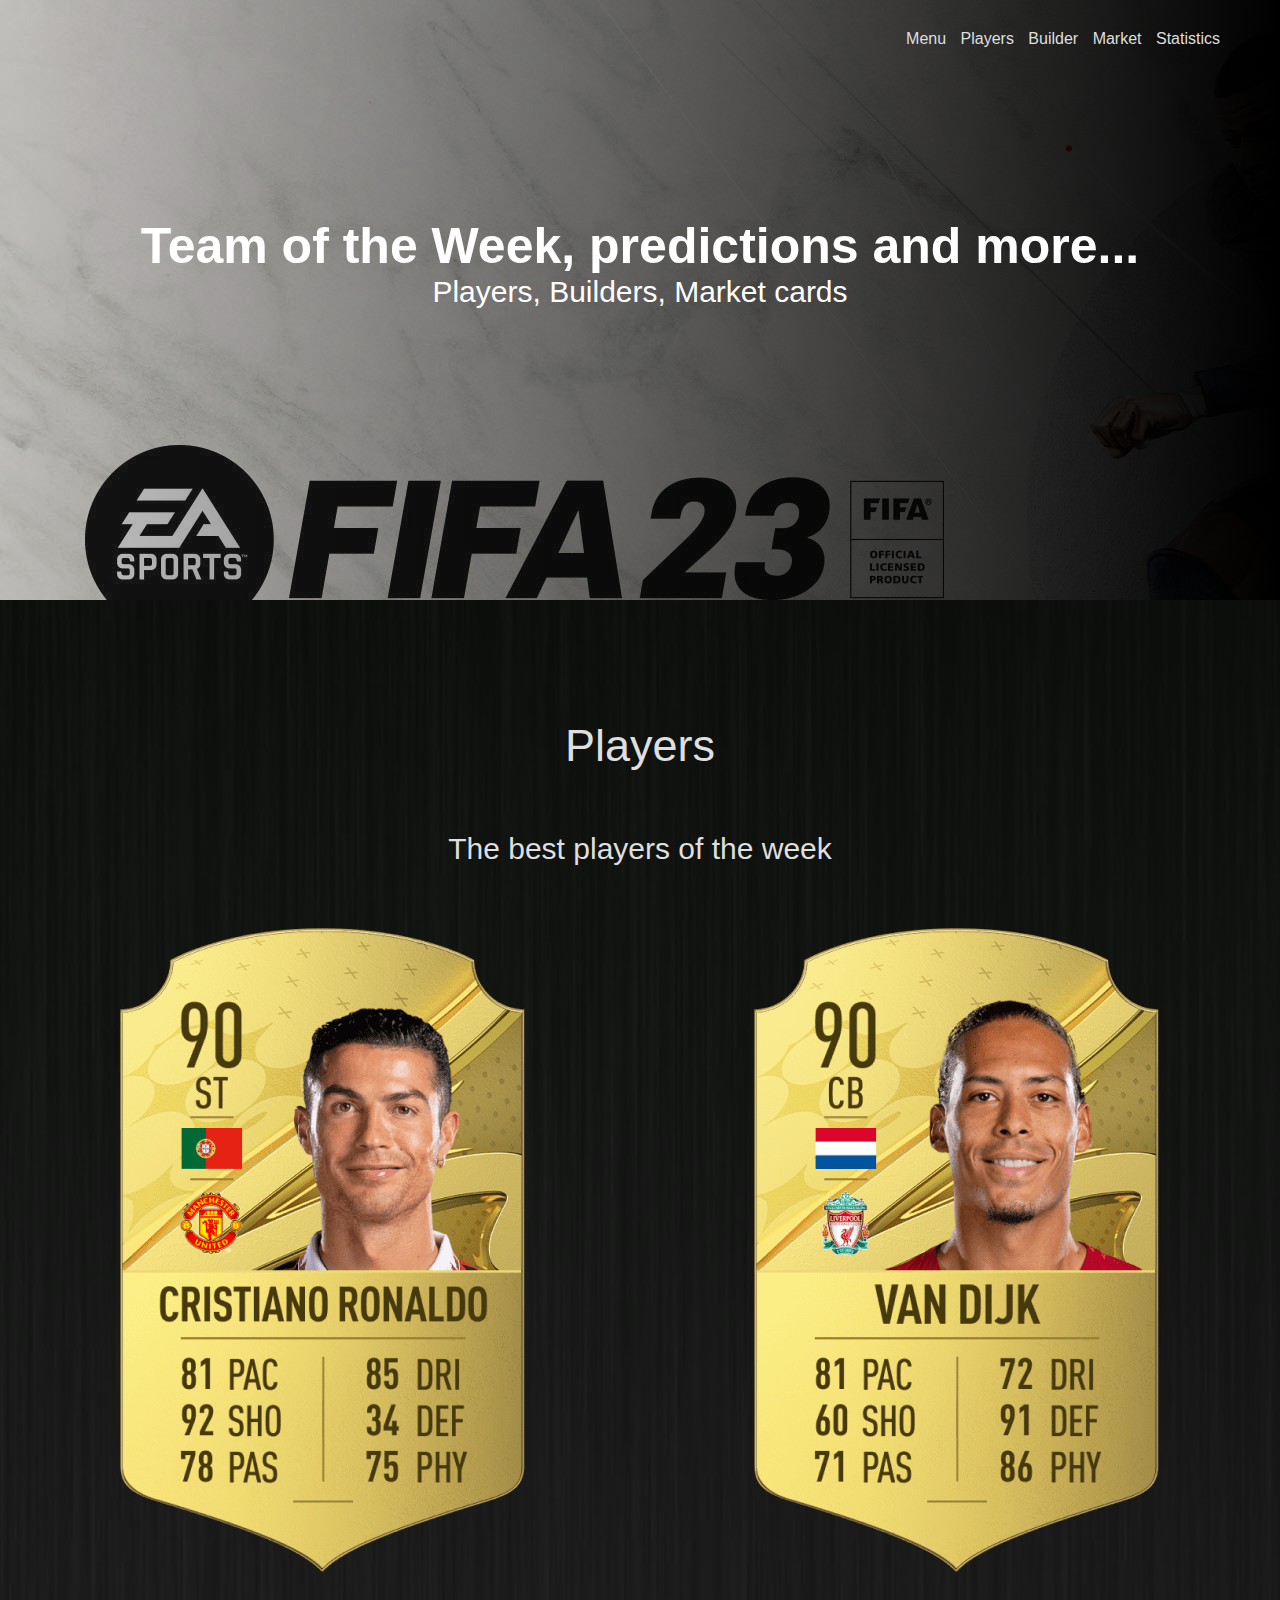
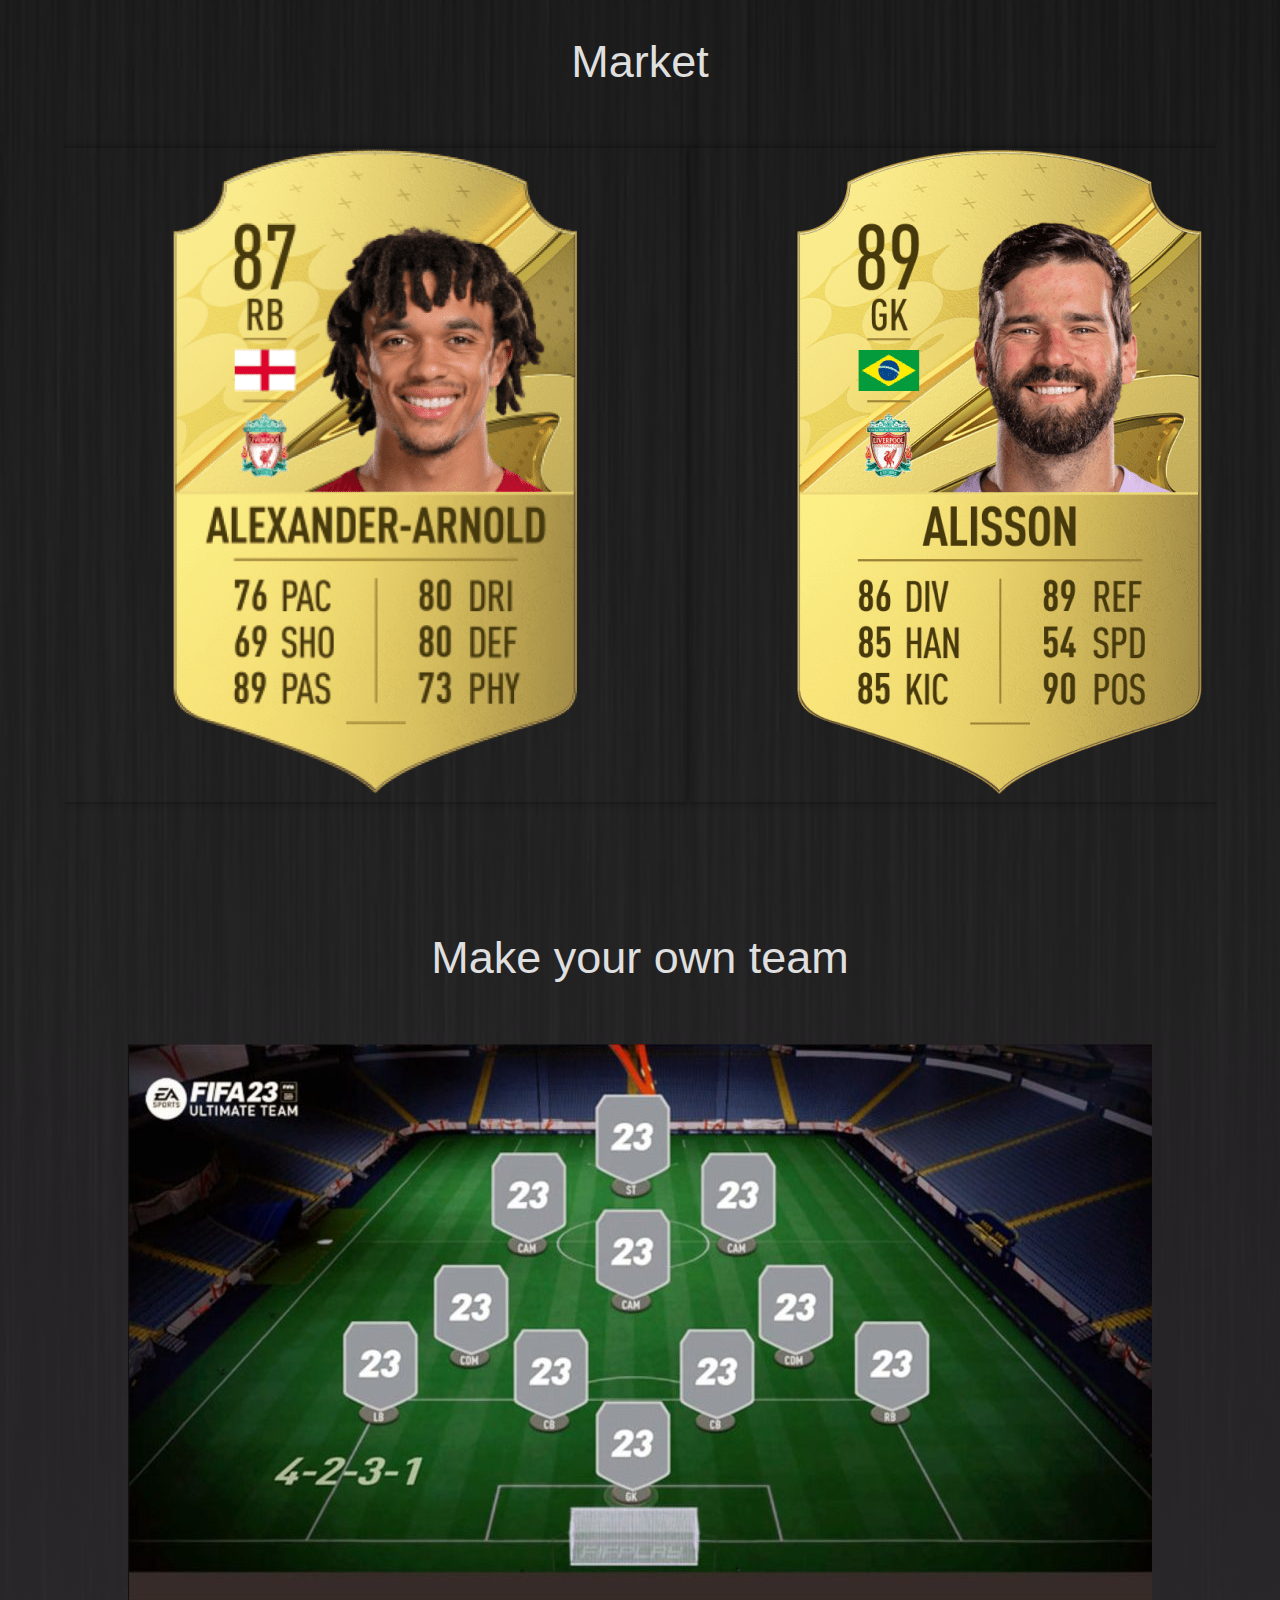
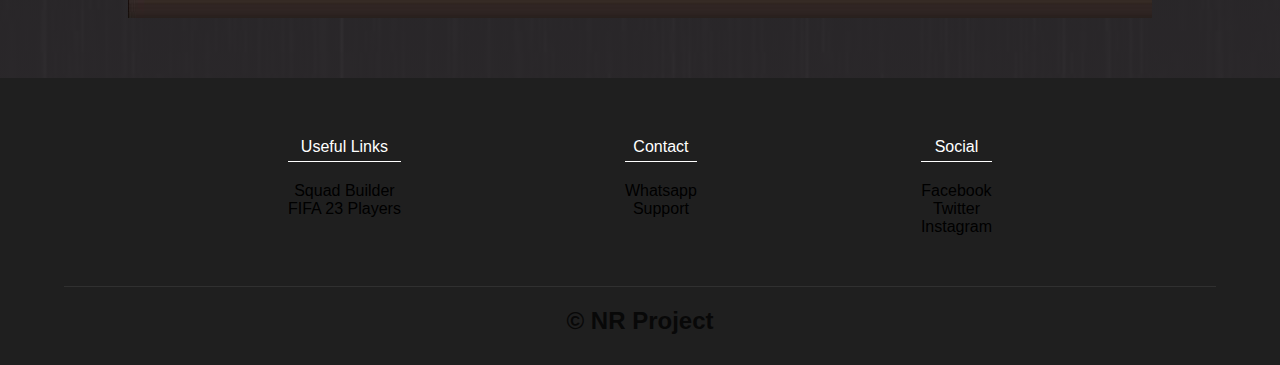
==== PreEntrega1+RighiNicolas/index.html @ 9ea8b6da "Primera entrega Coder" ====
<!DOCTYPE html>
<html lang="en">
<head>
    <meta charset="UTF-8">
    <meta http-equiv="X-UA-Compatible" content="IE=edge">
    <meta name="viewport" content="width=device-width, initial-scale=1.0">
    <title>FIFA 23</title>
    <link rel="shortcut icon" href="./Imagenes/Icono.PNG" type="image/x-icon">
    <link rel="stylesheet" href="./CSS/style.css">
</head>
<body>
    <header>
        <nav>
            <a href="">Menu</a>
            <a href="Paginas/players.html">Players</a>
            <a href="Paginas/builder.html">Builder</a>
            <a href="Paginas/market.html">Market</a>
            <a href="Paginas/statistics.html">Statistics</a>
        </nav>
        <section class="textos-header">
            <h1>Team of the Week, predictions and more...</h1>
            <h2>Players, Builders, Market cards</h2>
        </section>
    </header>
    <main>
        <section class="contenedor players"></section>
        <h2 class="titulo">Players</h2>
            <h3>The best players of the week</h3>
        <div class="contenedor-players">
            <img src="./Imagenes/ronaldo.png" alt="">
            <img src="./Imagenes/vandijk.png" alt="">
        </div>
        <section class="Market">
            <div class="contenedor">
                <h2 class="titulo">Market</h2>
                <div class="galeria-market">
                    <div class="imagen-market">
                    <img src="./Imagenes/alexander-arnold-carta-oro-fifa-23-1.png" alt="">
                    </div>
                    <div class="imagen-market">
                        <img src="./Imagenes/alisson-carta-oro-fifa-23.png" alt="">
                    </div>
                    <div class="imagen-market">
                        <img src="./Imagenes/casemiro-carta-oro-fifa-23.png" alt="">
                    </div>
                    <div class="imagen-market">
                        <img src="./Imagenes/de-bruyne-oro-fifa-23.png" alt="">
                    </div>
                    <div class="imagen-market">
                        <img src="./Imagenes/de-gea-carta-oro-fifa-23.png" alt="">
                    </div>
                    <div class="imagen-market">
                        <img src="./Imagenes/joao-cancelo.png" alt="">
                    </div>
                    <div class="imagen-market">
                        <img src="./Imagenes/kane-carta-oro-fifa-23.png" alt="">
                    </div>
                    <div class="imagen-market">
                        <img src="./Imagenes/kante-carta-oro-fifa-23.png" alt="">
                    </div>
                </div>
            </div>
        </section>
        <section>
            <div class="builder contenedor">
                <h2 class="titulo">Make your own team</h2>
                <div class="cards">
                    <div class="card">
                        <img src="./Imagenes/fifa23-formacion-1024x574.jpg" alt="">
                    </div>
                </div>
            </div>
        </section>
    </main>
    <footer>
        <div class="contenedor-footer">
            <div class="content-foot">
                <h4>Useful Links</h4>
                    <p>Squad Builder</p>
                    <p>FIFA 23 Players</p>
            </div>
            <div class="content-foot">
                <h4>Contact</h4>
                    <p>Whatsapp</p>
                    <p>Support</p>
            </div>
            <div class="content-foot">
                <h4>Social</h4>
                    <p>Facebook</p>
                    <p>Twitter</p>
                    <p>Instagram</p>
            </div>
        </div>
        <h2 class="titulo-final">&copy; NR Project</h2>
    </footer>
</body>
</html>
---- PreEntrega1+RighiNicolas/CSS/style.css ----
*{
    margin: 0;
    padding: 0;
    box-sizing: border-box;
}

body{
    font-family: sans-serif;
    background-image: linear-gradient(rgba(5, 10, 5, 0.80), rgba(56, 52, 56, 0.8)), url(../Imagenes/fondo6.jpg);
    background-size: cover;
    background-position: center;
    background-repeat: no-repeat;
    background-attachment: scroll;
}

.contenedor{
    padding: 60px 0;
    width: 90%;
    margin: auto;
    overflow: hidden;
}

.titulo{
    color: rgb(223, 223, 223) ;
    font-size: 45px;
    font-weight: 300;
    text-align: center;
    margin-bottom: 60px;
}

h3{
    color: rgb(223, 223, 223) ;
    font-size: 30px;
    font-weight: 300;
    text-align: center;
    margin-bottom: 60px;
}

header{
    width: 100%;
    height: 600px;
    background: #000000;
    background: -webkit-linear-gradient(to right, hsla(0, 0%, 26%, 0.274), hsl(0, 0%, 0%)), url(../Imagenes/fifa23.jpg);
    background: linear-gradient(to right, hsla(0, 0%, 26%, 0.274), hsl(0, 0%, 0%)), url(../Imagenes/fifa23.jpg);
    background-attachment: fixed;
}

nav{
    text-align: right;
    padding: 30px 50px 0 0;
}
nav a {
    color: rgb(223, 223, 223);
    font-weight: 300;
    text-decoration: none;
    margin-right: 10px;
}
nav a:hover{
    text-decoration: underline;
}

header .textos-header{
    display: flex;
    height: 430px;
    width: 100%;
    align-items: center;
    justify-content: center ;
    flex-direction: column;
}

.textos-header h1{
    font-size: 50px;
    color: white;
}

.textos-header h2{
    font-size: 30px;
    font-weight: 300;
    color: white;
}
.contenedor-players{
    display: flex;
    justify-content:space-evenly;
}

.players .contenido-textos{
    width: 48%;
}

.contenido-textos h3{
    padding: 0px 0px 15px 15px;
    margin-bottom: 15px;
    font-weight: 300;
    color: white;
}

.contenido-textos p{
    padding: 0px 60px 30px 15px;
    font-weight: 300;
    text-align: justify;
    color: white;
}

.galeria-market{
    display: flex;
    justify-content: space-evenly;
}

.imagen-market{
    width: 100%;
    margin-bottom: 10px;
    position: relative;
    cursor: pointer;
    box-shadow: 0 0 6px 0 rgba(0, 0, 0, .5);
}

.imagen-port img {
width: 100%;
height: 100%;
object-fit: cover;
display: block;    
}

.card img{
    display: flex;
    margin: auto;
}

footer{
    background: #1f1f1f;
    padding: 60px 0 30px 0;
    margin: auto;
    overflow: hidden;
}

.contenedor-footer{
    display: flex;
    width: 90%;
    justify-content: space-evenly;
    margin: auto;
    padding-bottom: 50px;
    border-bottom: 1px solid rgb(48, 48, 48);
}

.content-foot{
    text-align: center;
}
.content-foot h4{
    color: white;
    font-weight: 300;
    border-bottom: 1px solid white;
    padding-bottom: 5px;
    margin-bottom: 20px;
}

.titulo-final{
    text-align: center;
    font-size: 24px;
    margin: 20px 0 0 0;
    color: #080808;
}
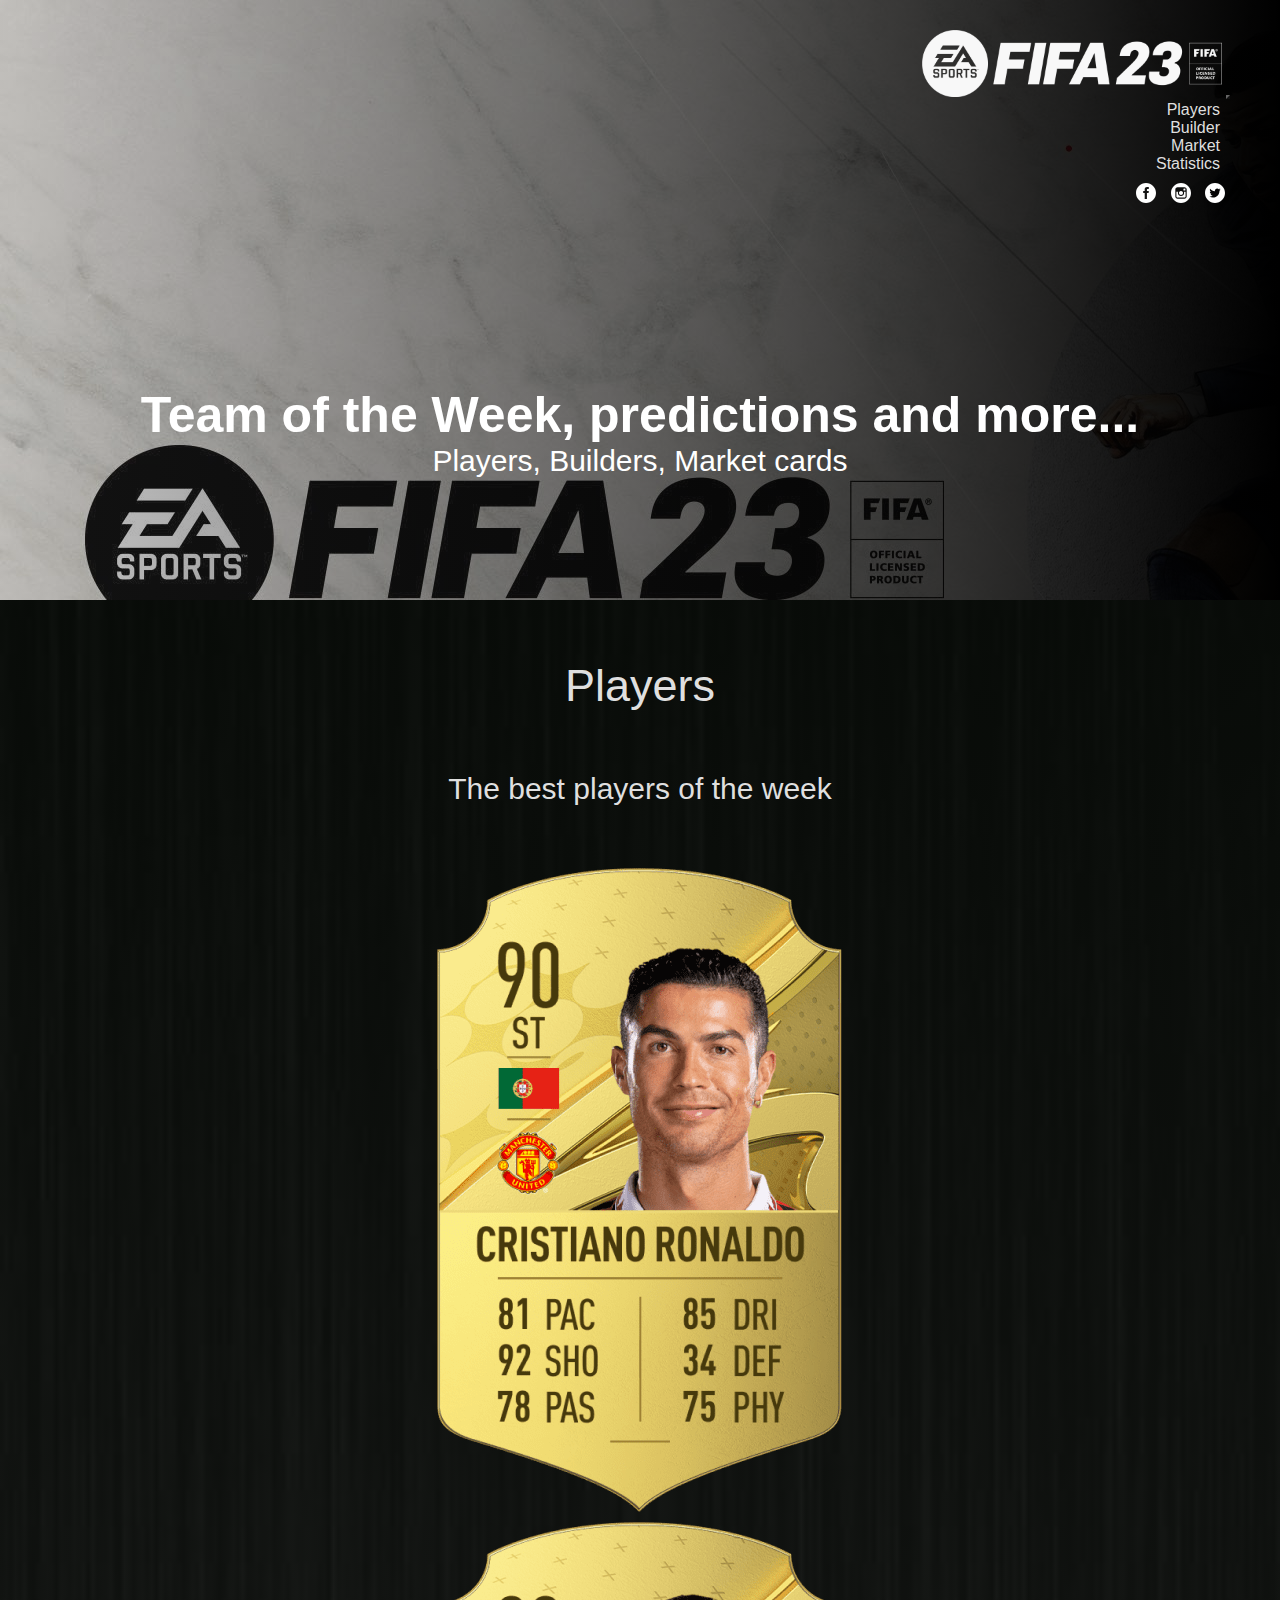
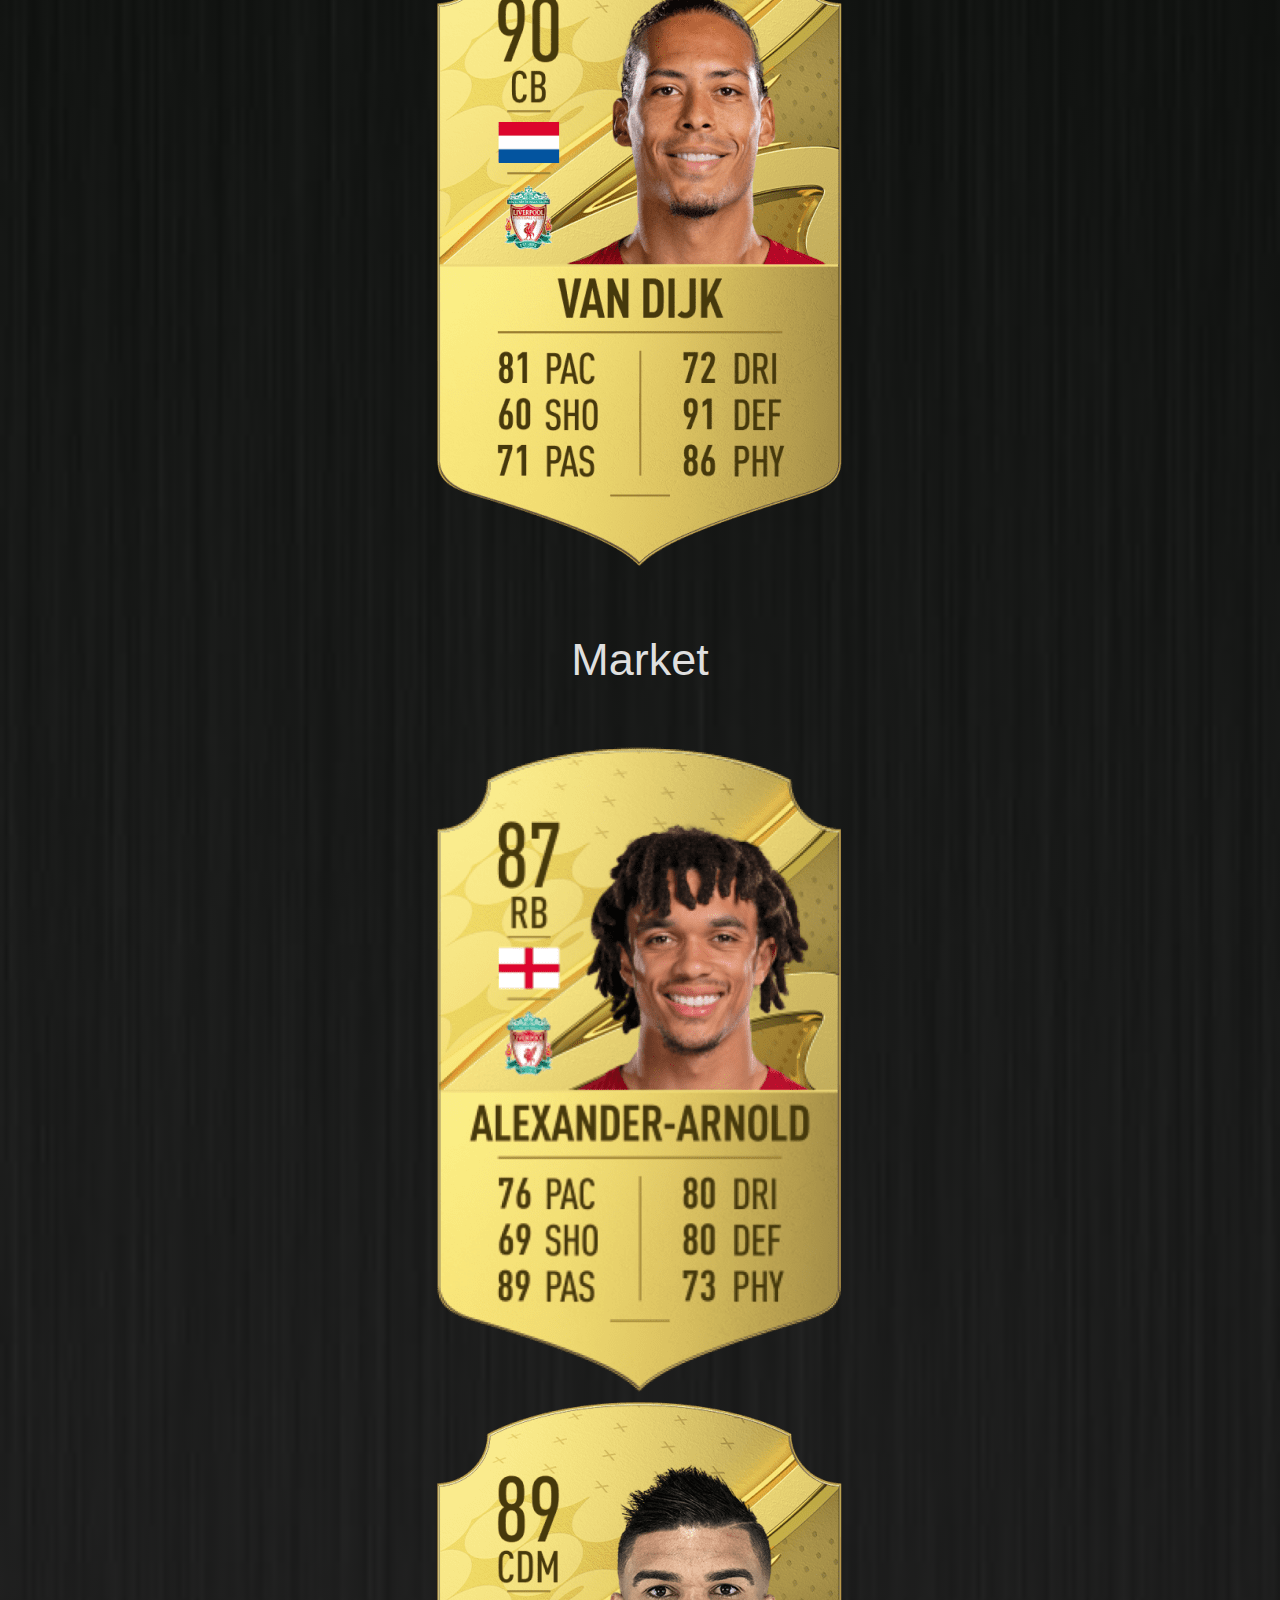
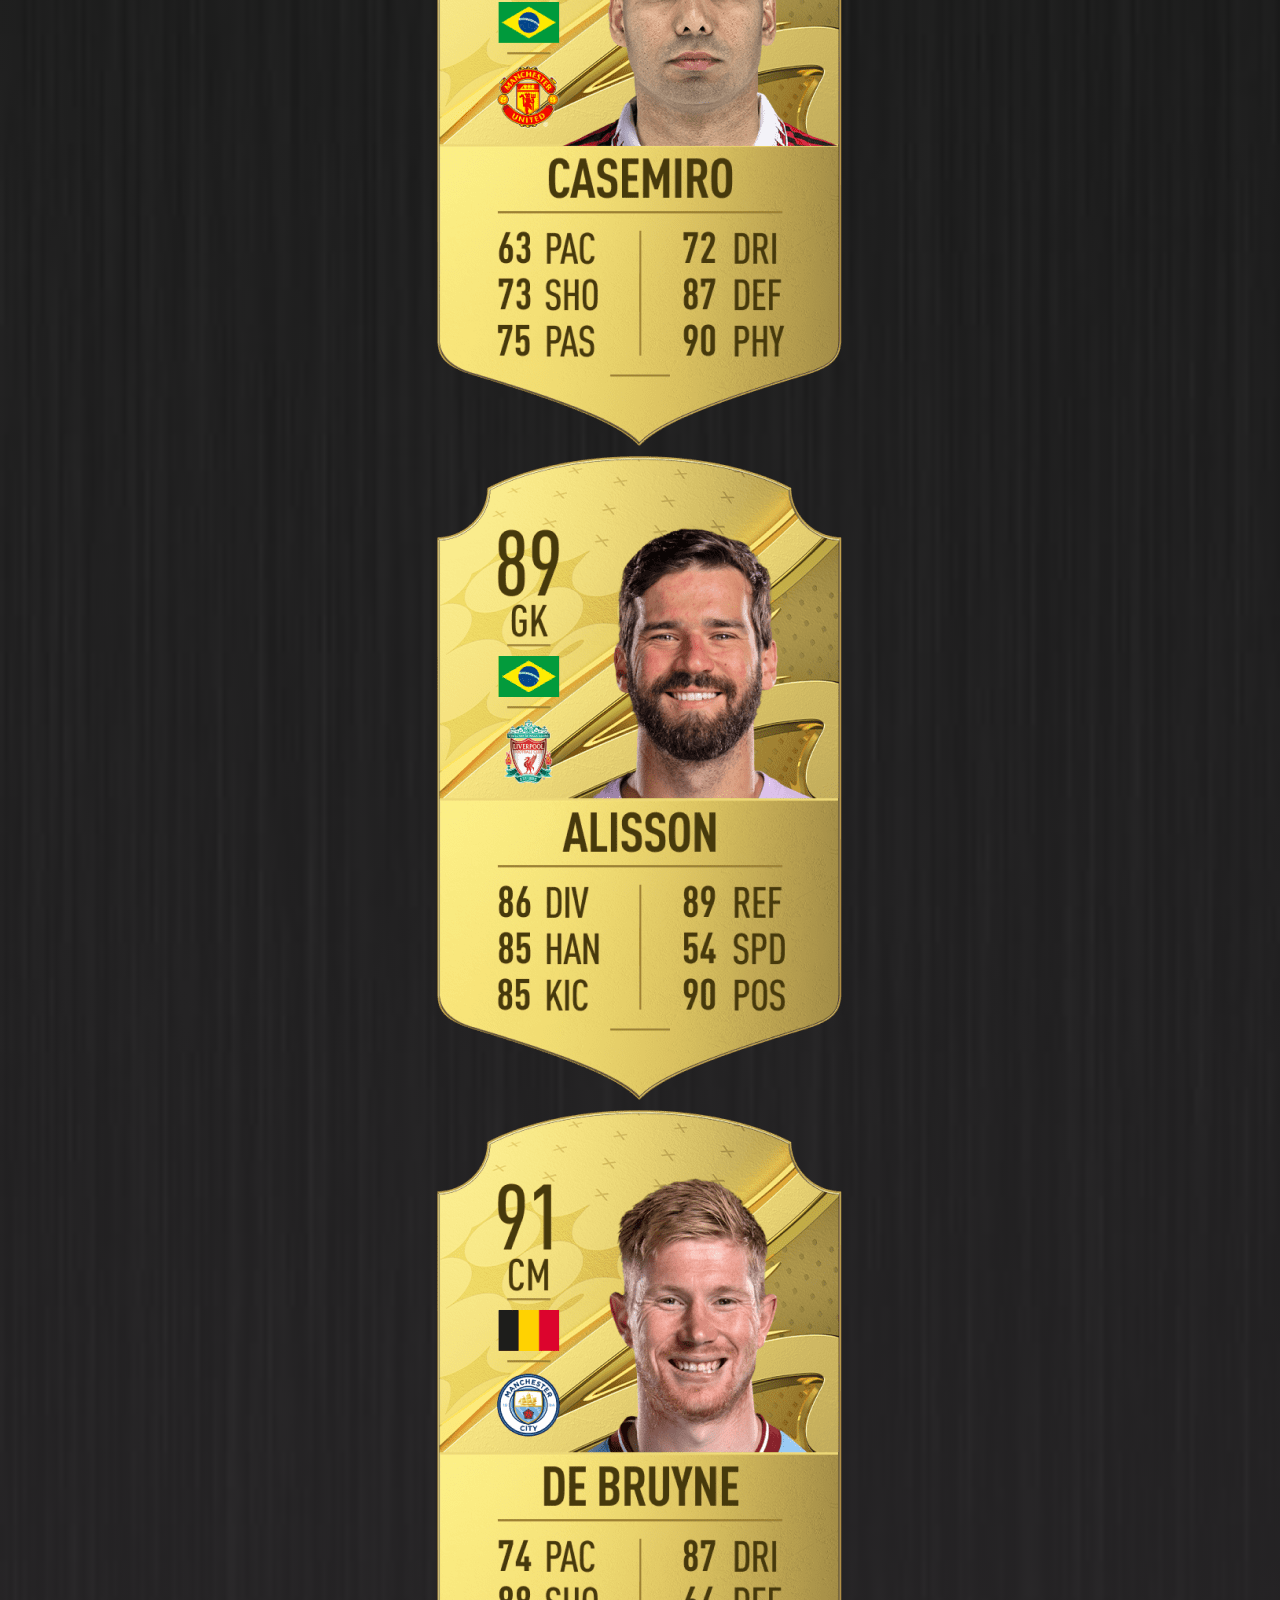
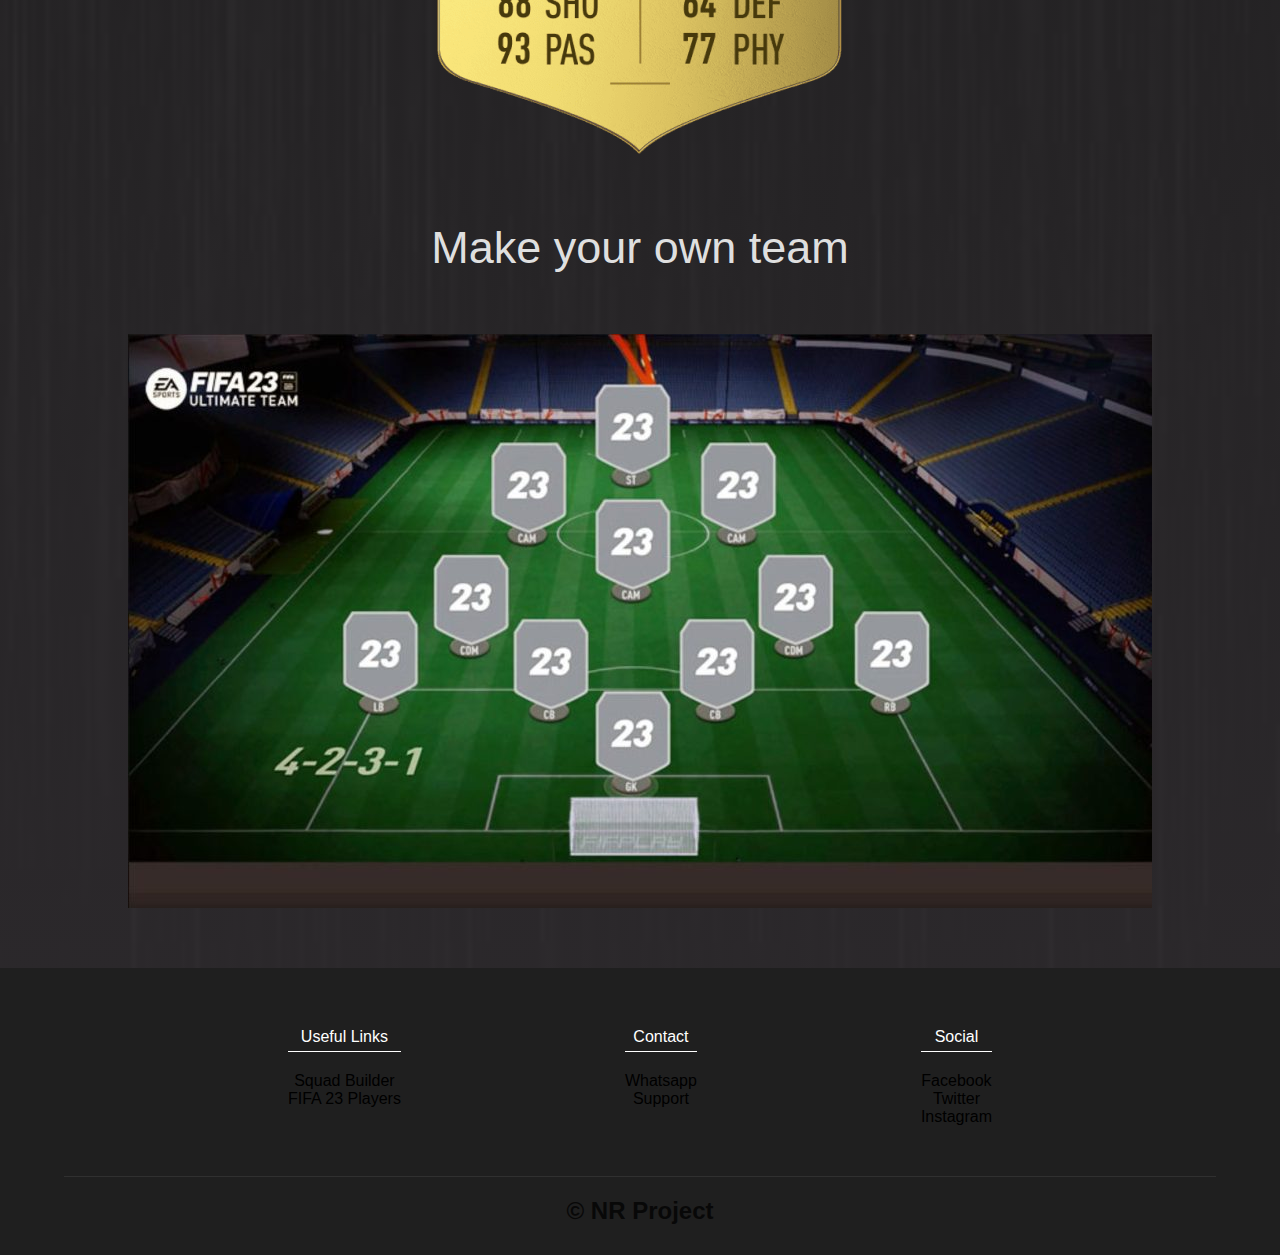
==== commit 6e2fbac7: "PreEntrega1+RighiNicolas" ====
--- a/PreEntrega1+RighiNicolas/index.html
+++ b/PreEntrega1+RighiNicolas/index.html
@@ -6,67 +6,88 @@
     <meta name="viewport" content="width=device-width, initial-scale=1.0">
     <title>FIFA 23</title>
     <link rel="shortcut icon" href="./Imagenes/Icono.PNG" type="image/x-icon">
+    <!-- CSS only -->
+    <link href="https://cdn.jsdelivr.net/npm/bootstrap@5.2.2/dist/css/bootstrap.min.css" rel="stylesheet" integrity="sha384-Zenh87qX5JnK2Jl0vWa8Ck2rdkQ2Bzep5IDxbcnCeuOxjzrPF/et3URy9Bv1WTRi" crossorigin="anonymous">
     <link rel="stylesheet" href="./CSS/style.css">
 </head>
 <body>
+    <div class="container-fluid">
+        <div class="row">
+            <div class="col-sm-12 col-md-6 col-lg-4"></div>
+            <div class="col-sm-12 col-md-6 col-lg-4"></div>
+            <div class="col-sm-12 col-md-12 col-lg-4"></div>
+        </div>
     <header>
-        <nav>
-            <a href="">Menu</a>
-            <a href="Paginas/players.html">Players</a>
-            <a href="Paginas/builder.html">Builder</a>
-            <a href="Paginas/market.html">Market</a>
-            <a href="Paginas/statistics.html">Statistics</a>
-        </nav>
+        <nav class="navbar navbar-expand-lg">
+            <div class="container-fluid">
+                <a class="navbar-brand" href=""><img src="./Imagenes/fifa-23-logo-white.png" width="300" alt=""></a>
+                <button class="navbar-toggler" type="button" data-bs-toggle="collapse" data-bs-target="#navbarNav" aria-controls="navbarNav" aria-expanded="false" aria-label="Toggle navigation">
+                <span class="navbar-toggler-icon"></span>
+                </button>
+                <div class="collapse navbar-collapse" id="navbarNav">
+                <ul class="navbar-nav ms-auto">
+                    <li class="nav-item">
+                    <a class="nav-link" href="Paginas/players.html">Players</a>
+                    </li>
+                    <li class="nav-item">
+                    <a class="nav-link" href="Paginas/builder.html">Builder</a>
+                    </li>
+                    <li class="nav-item">
+                    <a class="nav-link" href="Paginas/market.html">Market</a>
+                    </li>
+                    <li class="nav-item">
+                    <a class="nav-link"href="Paginas/statistics.html">Statistics</a>
+                    </li>
+                    <li>
+                        <img class="iconos-redes-header" src="Imagenes/svg/facebook-logo-button.svg" alt="Facebook">
+                        <img class="iconos-redes-header" src="Imagenes/svg/instagram-logo.svg" alt="Instagram">
+                        <img class="iconos-redes-header" src="Imagenes/svg/twitter-logo-button.svg" alt="">
+                    </li>
+                </ul>
+                </div>
+            </div>
+            </nav>
         <section class="textos-header">
             <h1>Team of the Week, predictions and more...</h1>
             <h2>Players, Builders, Market cards</h2>
         </section>
     </header>
     <main>
-        <section class="contenedor players"></section>
-        <h2 class="titulo">Players</h2>
+        <section class="contenedor players">
+            <h2 class="titulo">Players</h2>
             <h3>The best players of the week</h3>
         <div class="contenedor-players">
-            <img src="./Imagenes/ronaldo.png" alt="">
-            <img src="./Imagenes/vandijk.png" alt="">
+            <div class="container">
+                <div class="row">
+                    <div class="col-sm-12 col-md-12 col-lg-6"><img class="img-fluid" src="./Imagenes/ronaldo.png" alt=""></div>
+                    <div class="col-sm-12 col-md-12 col-lg-6"><img class="img-fluid" src="./Imagenes/vandijk.png" alt=""></div>
+                </div>
+            </div>
         </div>
+        </section>
         <section class="Market">
-            <div class="contenedor">
                 <h2 class="titulo">Market</h2>
                 <div class="galeria-market">
-                    <div class="imagen-market">
-                    <img src="./Imagenes/alexander-arnold-carta-oro-fifa-23-1.png" alt="">
-                    </div>
-                    <div class="imagen-market">
-                        <img src="./Imagenes/alisson-carta-oro-fifa-23.png" alt="">
-                    </div>
-                    <div class="imagen-market">
-                        <img src="./Imagenes/casemiro-carta-oro-fifa-23.png" alt="">
-                    </div>
-                    <div class="imagen-market">
-                        <img src="./Imagenes/de-bruyne-oro-fifa-23.png" alt="">
-                    </div>
-                    <div class="imagen-market">
-                        <img src="./Imagenes/de-gea-carta-oro-fifa-23.png" alt="">
-                    </div>
-                    <div class="imagen-market">
-                        <img src="./Imagenes/joao-cancelo.png" alt="">
-                    </div>
-                    <div class="imagen-market">
-                        <img src="./Imagenes/kane-carta-oro-fifa-23.png" alt="">
-                    </div>
-                    <div class="imagen-market">
-                        <img src="./Imagenes/kante-carta-oro-fifa-23.png" alt="">
+                    <div class="container-fluid">
+                        <div class="row">
+                            <div class="col-sm-12 col-md-12 col-lg-3"><img class="img-fluid" src="./Imagenes/alexander-arnold-carta-oro-fifa-23-1.png" alt=""></div>
+                            <div class="col-sm-12 col-md-12 col-lg-3"><img class="img-fluid" src="./Imagenes/casemiro-carta-oro-fifa-23.png" alt=""></div>
+                            <div class="col-sm-12 col-md-12 col-lg-3"><img class="img-fluid" src="./Imagenes/alisson-carta-oro-fifa-23.png" alt=""></div>
+                            <div class="col-sm-12 col-md-12 col-lg-3"><img class="img-fluid" src="./Imagenes/de-bruyne-oro-fifa-23.png" alt=""></div>
+                        </div>
                     </div>
                 </div>
-            </div>
         </section>
         <section>
             <div class="builder contenedor">
                 <h2 class="titulo">Make your own team</h2>
                 <div class="cards">
                     <div class="card">
-                        <img src="./Imagenes/fifa23-formacion-1024x574.jpg" alt="">
+                        <div class="container-fluid">
+                            <div class="row">
+                            <img src="./Imagenes/fifa23-formacion-1024x574.jpg" alt="">
+                            </div>
+                        </div>
                     </div>
                 </div>
             </div>
@@ -93,5 +114,8 @@
         </div>
         <h2 class="titulo-final">&copy; NR Project</h2>
     </footer>
+    </div>
+    <!-- JavaScript Bundle with Popper -->
+    <script src="https://cdn.jsdelivr.net/npm/bootstrap@5.2.2/dist/js/bootstrap.bundle.min.js" integrity="sha384-OERcA2EqjJCMA+/3y+gxIOqMEjwtxJY7qPCqsdltbNJuaOe923+mo//f6V8Qbsw3" crossorigin="anonymous"></script>
 </body>
 </html>--- a/PreEntrega1+RighiNicolas/CSS/style.css
+++ b/PreEntrega1+RighiNicolas/CSS/style.css
@@ -2,6 +2,10 @@
     margin: 0;
     padding: 0;
     box-sizing: border-box;
+}
+.iconos-redes-header{
+    width: 20px;
+    margin: 10px 5px;
 }
 
 body{
@@ -49,14 +53,24 @@
     text-align: right;
     padding: 30px 50px 0 0;
 }
-nav a {
+.nav-link {
     color: rgb(223, 223, 223);
     font-weight: 300;
     text-decoration: none;
     margin-right: 10px;
 }
-nav a:hover{
+.nav-link:hover{
     text-decoration: underline;
+    color: rgb(182, 182, 182);
+}
+
+.navbar-toggler{
+    border-color: rgb(102, 102, 102);
+    color: rgb(70, 70, 70);
+} 
+
+.navbar-toggler-icon{
+    background-image: url("data:image/svg+xml,%3csvg xmlns='http://www.w3.org/2000/svg' viewBox='0 0 30 30'%3e%3cpath stroke='rgba%28255, 28255, 28255, 1%29' stroke-linecap='round' stroke-miterlimit='10' stroke-width='2' d='M4 7h22M4 15h22M4 23h22'/%3e%3c/svg%3e")
 }
 
 header .textos-header{
